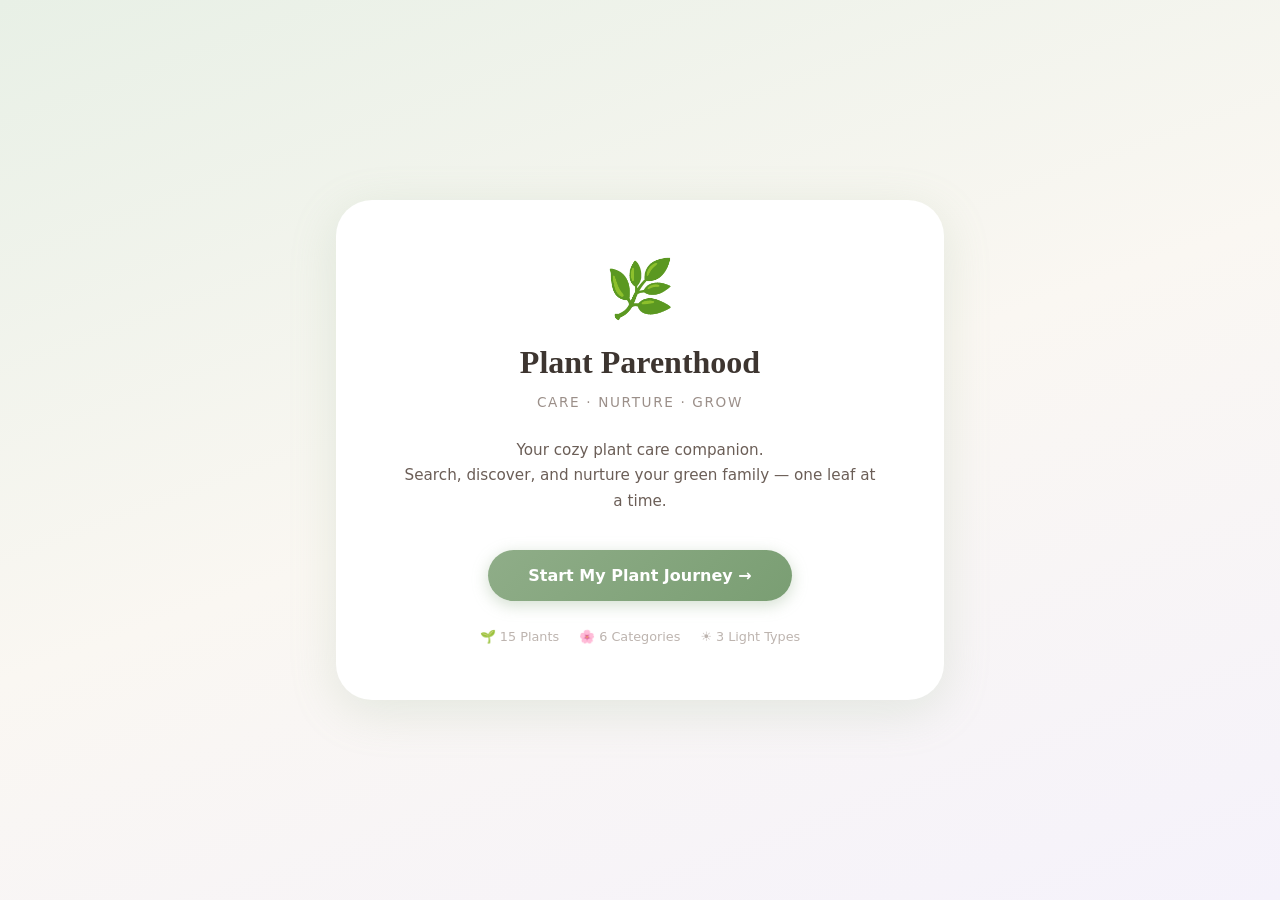
==== frontend/index.html @ be88c0da "feat: complete Plant Parenthood V1 logic implementation" ====
<!DOCTYPE html>
<html lang="en">
<head>
  <meta charset="UTF-8" />
  <meta name="viewport" content="width=device-width, initial-scale=1.0" />
  <meta name="description" content="Plant Parenthood — Your cozy plant care companion. Care. Nurture. Grow." />
  <title>Plant Parenthood 🌿 — Care. Nurture. Grow.</title>
  <link rel="stylesheet" href="frontend/styles.css" />
  <style>
    body {
      margin: 0;
      padding: 0;
      min-height: 100vh;
      display: flex;
      flex-direction: column;
      align-items: center;
      justify-content: center;
      background: linear-gradient(160deg, #e8f0e6 0%, #faf7f2 50%, #f5f2fb 100%);
      font-family: 'DM Sans', system-ui, sans-serif;
    }

    @import url('https://fonts.googleapis.com/css2?family=Playfair+Display:wght@700&family=DM+Sans:wght@400;600&display=swap');

    .landing-card {
      background: white;
      border-radius: 36px;
      padding: 56px 64px;
      text-align: center;
      box-shadow: 0 12px 48px rgba(143, 173, 136, 0.2);
      max-width: 480px;
      width: 90%;
      animation: fadeInUp 0.6s ease;
    }

    @keyframes fadeInUp {
      from { opacity: 0; transform: translateY(24px); }
      to   { opacity: 1; transform: translateY(0); }
    }

    .land-emoji {
      font-size: 3.5rem;
      margin-bottom: 16px;
      display: block;
      animation: float 4s ease-in-out infinite;
    }

    @keyframes float {
      0%, 100% { transform: translateY(0); }
      50% { transform: translateY(-10px); }
    }

    .land-title {
      font-family: 'Playfair Display', Georgia, serif;
      font-size: 2rem;
      font-weight: 700;
      color: #3d3530;
      margin-bottom: 8px;
    }

    .land-tag {
      font-size: 0.85rem;
      color: #9b8f89;
      letter-spacing: 0.12em;
      text-transform: uppercase;
      margin-bottom: 28px;
    }

    .land-desc {
      font-size: 0.95rem;
      color: #6b5e57;
      line-height: 1.65;
      margin-bottom: 36px;
    }

    .land-btn {
      display: inline-flex;
      align-items: center;
      gap: 10px;
      padding: 16px 40px;
      background: linear-gradient(135deg, #8fad88 0%, #7a9e73 100%);
      color: white;
      border-radius: 9999px;
      font-size: 1rem;
      font-weight: 600;
      text-decoration: none;
      box-shadow: 0 4px 16px rgba(143, 173, 136, 0.4);
      transition: all 0.28s ease;
    }

    .land-btn:hover {
      transform: translateY(-3px);
      box-shadow: 0 8px 28px rgba(143, 173, 136, 0.5);
    }

    .land-meta {
      margin-top: 28px;
      display: flex;
      justify-content: center;
      gap: 20px;
      font-size: 0.8rem;
      color: #bdb4af;
    }

    .land-meta span {
      display: flex;
      align-items: center;
      gap: 4px;
    }
  </style>
</head>
<body>

<div class="landing-card">
  <span class="land-emoji">🌿</span>
  <h1 class="land-title">Plant Parenthood</h1>
  <p class="land-tag">Care · Nurture · Grow</p>
  <p class="land-desc">
    Your cozy plant care companion.<br>
    Search, discover, and nurture your green family — one leaf at a time.
  </p>
  <a href="frontend/pages/login.html" class="land-btn">
    Start My Plant Journey →
  </a>
  <div class="land-meta">
    <span>🌱 15 Plants</span>
    <span>🌸 6 Categories</span>
    <span>☀️ 3 Light Types</span>
  </div>
</div>

</body>
</html>
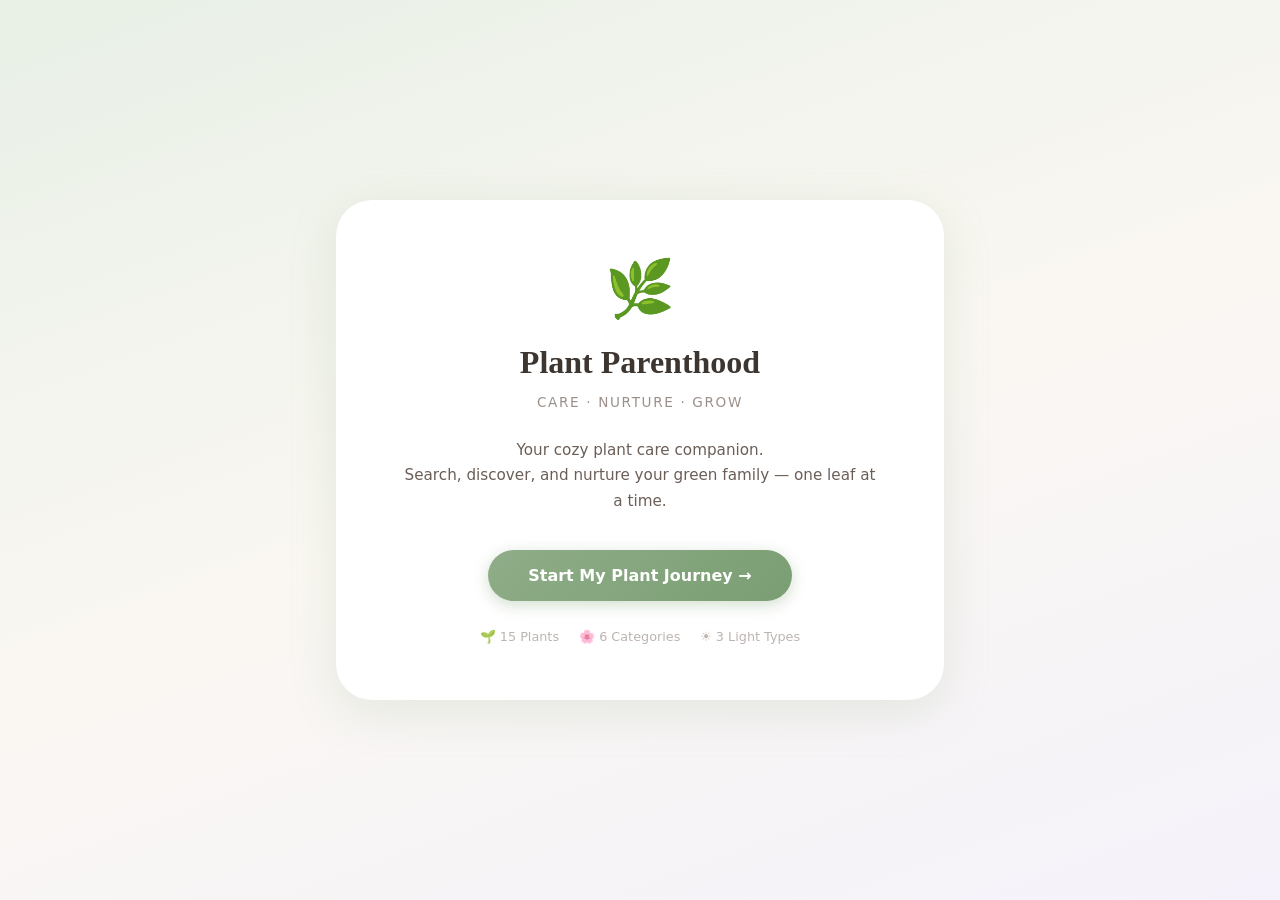
==== commit 61bad73f: "PP-4 Fix hardcoded plant count on landing page" ====
--- a/frontend/index.html
+++ b/frontend/index.html
@@ -122,11 +122,20 @@
     Start My Plant Journey →
   </a>
   <div class="land-meta">
-    <span>🌱 15 Plants</span>
+    <span>🌱 <span id="landingCount">15</span> Plants</span>
     <span>🌸 6 Categories</span>
     <span>☀️ 3 Light Types</span>
   </div>
 </div>
 
+<script src="app.js"></script>
+<script>
+  document.addEventListener('DOMContentLoaded', () => {
+    const countEl = document.getElementById('landingCount');
+    if (countEl && typeof plantDatabase !== 'undefined') {
+      countEl.textContent = plantDatabase.length;
+    }
+  });
+</script>
 </body>
 </html>
